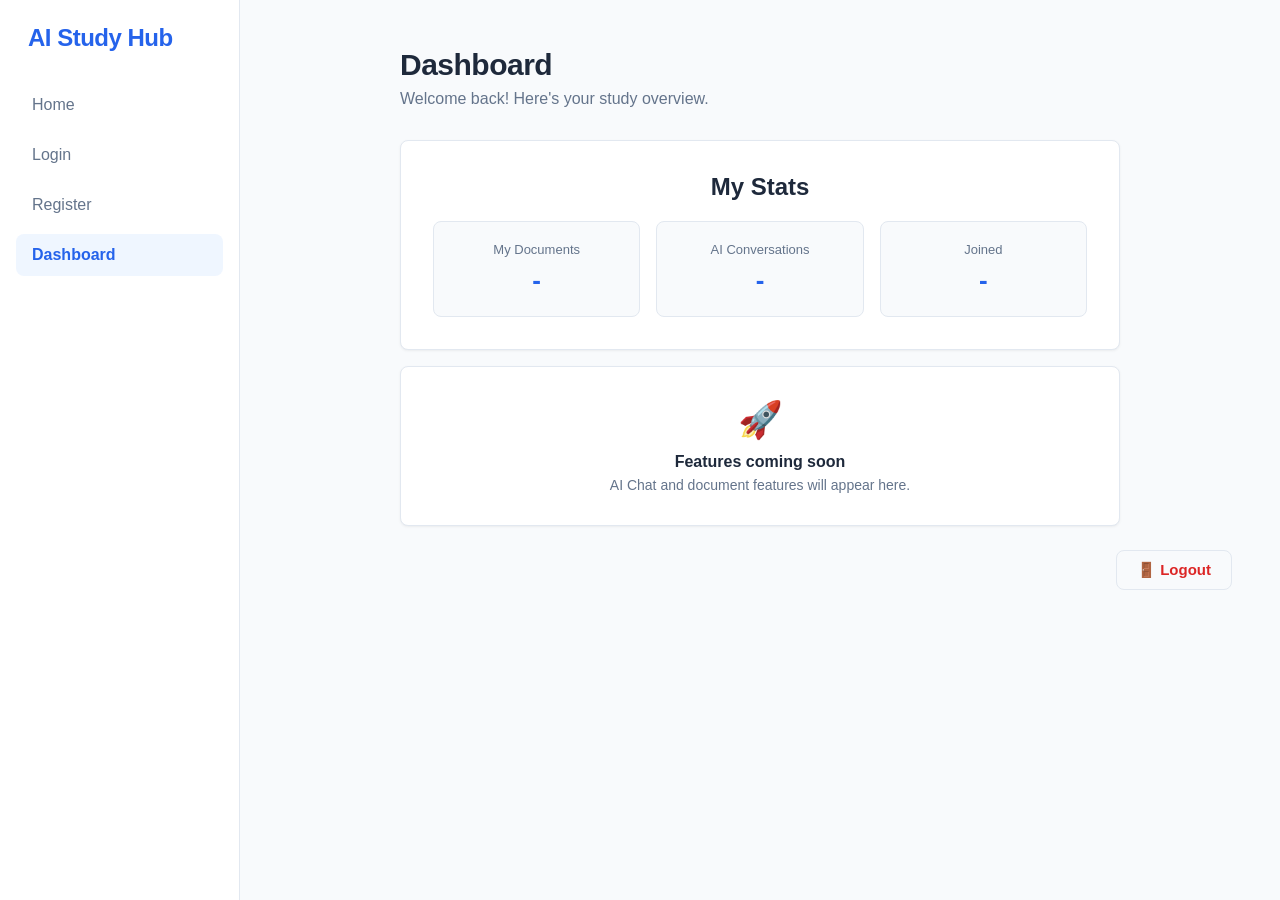
==== frontend/dashboard.html @ 13782ea1 "Create register OTP and dashboard pages" ====
<!DOCTYPE html>
<html lang="en">
<head>
    <meta charset="UTF-8" />
    <meta name="viewport" content="width=device-width, initial-scale=1.0" />
    <title>Dashboard - AI Study Hub</title>
    <link rel="stylesheet" href="css/style.css" />
</head>
<body>
    <div class="app-layout">
        <aside class="sidebar">
            <h2 class="logo">AI Study Hub</h2>
            <nav class="sidebar-nav">
                <a href="index.html" class="nav-link">Home</a>
                <a href="login.html" class="nav-link">Login</a>
                <a href="register.html" class="nav-link">Register</a>
                <a href="dashboard.html" class="nav-link active">Dashboard</a>
            </nav>
        </aside>
        <main class="main-content">
            <section class="page-header">
                <h1>Dashboard</h1>
                <p>Welcome back! Here's your study overview.</p>
            </section>
            
            <section class="card">
                <h2>My Stats</h2>
                <div class="stats-grid">
                    <div class="stat-card">
                        <div class="stat-label">My Documents</div>
                        <div class="stat-value" id="docCount">-</div>
                    </div>
                    <div class="stat-card">
                        <div class="stat-label">AI Conversations</div>
                        <div class="stat-value" id="chatCount">-</div>
                    </div>
                    <div class="stat-card">
                        <div class="stat-label">Joined</div>
                        <div class="stat-value" id="joinDate">-</div>
                    </div>
                </div>
            </section>
            
            <section class="card coming-soon">
                <div class="coming-soon-icon">🚀</div>
                <div class="coming-soon-title">Features coming soon</div>
                <div class="coming-soon-desc">AI Chat and document features will appear here.</div>
            </section>
            
            <div class="logout-container">
                <button type="button" id="logoutBtn" class="btn btn-secondary logout-btn">
                    🚪 Logout
                </button>
            </div>
        </main>
    </div>

    <script src="js/api.js"></script>
    <script src="js/auth.js"></script>
</body>
</html>
---- frontend/css/style.css ----
:root {
  --primary: #2563eb;
  --primary-hover: #1d4ed8;
  --background: #f8fafc;
  --text: #1e293b;
  --muted: #64748b;
  --white: #ffffff;
  --border: #e2e8f0;
  --success: #16a34a;
  --danger: #dc2626;
  --warning: #d97706;
}

* {
  box-sizing: border-box;
}

body {
  margin: 0;
  font-family: Inter, Arial, sans-serif;
  background-color: var(--background);
  color: var(--text);
  -webkit-font-smoothing: antialiased;
}

a {
  text-decoration: none;
  transition: color 0.2s ease;
}

.app-layout {
  display: flex;
  min-height: 100vh;
}

.sidebar {
  width: 240px;
  background: var(--white);
  border-right: 1px solid var(--border);
  padding: 24px 16px;
  display: flex;
  flex-direction: column;
}

.main-content {
  flex: 1;
  padding: 48px;
  display: flex;
  flex-direction: column;
}

.logo {
  margin: 0 0 32px 12px;
  color: var(--primary);
  font-size: 24px;
  font-weight: 700;
  letter-spacing: -0.5px;
}

.sidebar-nav {
  display: flex;
  flex-direction: column;
  gap: 8px;
}

.nav-link {
  color: var(--muted);
  padding: 12px 16px;
  border-radius: 8px;
  font-weight: 500;
  transition: all 0.2s ease;
}

.nav-link:hover {
  background: #f1f5f9;
  color: var(--text);
}

.nav-link.active {
  background: #eff6ff;
  color: var(--primary);
  font-weight: 600;
}

.page-header {
  margin-bottom: 32px;
  max-width: 720px;
  width: 100%;
  margin: 0 auto 32px auto;
}

.page-header h1 {
  margin: 0 0 8px;
  font-size: 30px;
  font-weight: 700;
  letter-spacing: -0.5px;
}

.page-header p {
  margin: 0;
  color: var(--muted);
  font-size: 16px;
}

.page-header:has(+ .form-card) {
  text-align: center;
}

.card {
  background: var(--white);
  border: 1px solid var(--border);
  border-radius: 8px;
  padding: 32px;
  max-width: 720px;
  width: 100%;
  margin: 0 auto;
  box-shadow:
    0 1px 3px 0 rgba(0, 0, 0, 0.05),
    0 1px 2px -1px rgba(0, 0, 0, 0.03);
}

.card h2 {
  text-align: center;
  margin-top: 0;
}

.form-card {
  max-width: 440px;
}

.form-card h2 {
  text-align: inherit;
}

.form-group {
  margin-bottom: 20px;
}

label {
  display: block;
  margin-bottom: 8px;
  font-weight: 500;
  font-size: 14px;
  color: var(--text);
}

input {
  width: 100%;
  padding: 12px 16px;
  border: 1px solid var(--border);
  border-radius: 8px;
  font-size: 15px;
  transition: all 0.2s ease;
  background-color: #fff;
  color: var(--text);
}

input::placeholder {
  color: #94a3b8;
}

input:focus {
  outline: none;
  border-color: var(--primary);
  box-shadow: 0 0 0 3px rgba(37, 99, 235, 0.1);
}

.btn {
  display: inline-flex;
  align-items: center;
  justify-content: center;
  width: 100%;
  border: none;
  border-radius: 8px;
  padding: 12px 16px;
  font-size: 15px;
  font-weight: 600;
  cursor: pointer;
  transition: all 0.2s ease;
}

.btn-primary {
  background-color: var(--primary);
  color: var(--white);
}

.btn-primary:hover {
  background-color: var(--primary-hover);
}

.btn-secondary {
  background-color: #eff6ff;
  color: var(--primary);
}

.btn-secondary:hover {
  background-color: #dbeafe;
}

.status-box {
  padding: 12px 16px;
  border-radius: 8px;
  font-weight: 500;
  font-size: 15px;
  display: flex;
  align-items: center;
  justify-content: center;
  max-width: 500px;
  margin: 0 auto;
  transition: all 0.2s ease;
}

.status-checking {
  background: #fffbeb;
  color: var(--warning);
  border: 1px solid #fef3c7;
}

.status-success {
  background: #ecfdf5;
  color: var(--success);
  border: 1px solid #d1fae5;
}

.status-error {
  background: #fef2f2;
  color: var(--danger);
  border: 1px solid #fee2e2;
}

.helper-text {
  color: var(--muted);
  font-size: 14px;
  text-align: center;
  margin-top: 24px;
}

.helper-text a {
  color: var(--primary);
  font-weight: 500;
}

.helper-text a:hover {
  text-decoration: underline;
}

/* Error & Success states */
#registerMessage,
#loginMessage {
    min-height: 20px;
    margin-top: 8px;
}

.helper-text.error {
    color: var(--danger);
}

.helper-text.success {
    color: var(--success);
}

/* Input error state */
input.error {
    border-color: var(--danger);
    background-color: #fef2f2;
}

/* Input success state */
input.success {
    border-color: var(--success);
    background-color: #f0fdf4;
}

/* Logout Button */
.logout-container {
    margin-top: 24px;
    text-align: right;
}

.logout-btn {
    width: auto;
    padding: 10px 20px;
    background: transparent;
    border: 1px solid var(--border);
    color: var(--danger);
}

.logout-btn:hover {
    background: #fef2f2;
}

.logout-btn:disabled {
    opacity: 0.5;
    cursor: not-allowed;
}

/* Responsive Stats Grid */
@media (max-width: 768px) {
    .stats-grid {
        grid-template-columns: 1fr;
    }
}

/* ===== STATS GRID ===== */
.stats-grid {
    display: grid;
    grid-template-columns: repeat(3, 1fr);
    gap: 16px;
    margin-top: 20px;
}

.stat-card {
    background: var(--background);
    border: 1px solid var(--border);
    border-radius: 8px;
    padding: 20px;
    text-align: center;
}

.stat-label {
    font-size: 13px;
    color: var(--muted);
    margin-bottom: 8px;
}

.stat-value {
    font-size: 26px;
    font-weight: 700;
    color: var(--primary);
}

/* ===== COMING SOON ===== */
.coming-soon {
    text-align: center;
    margin-top: 16px;
}

.coming-soon-icon {
    font-size: 36px;
    margin-bottom: 12px;
}

.coming-soon-title {
    font-weight: 600;
    color: var(--text);
    margin-bottom: 6px;
}

.coming-soon-desc {
    font-size: 14px;
    color: var(--muted);
}
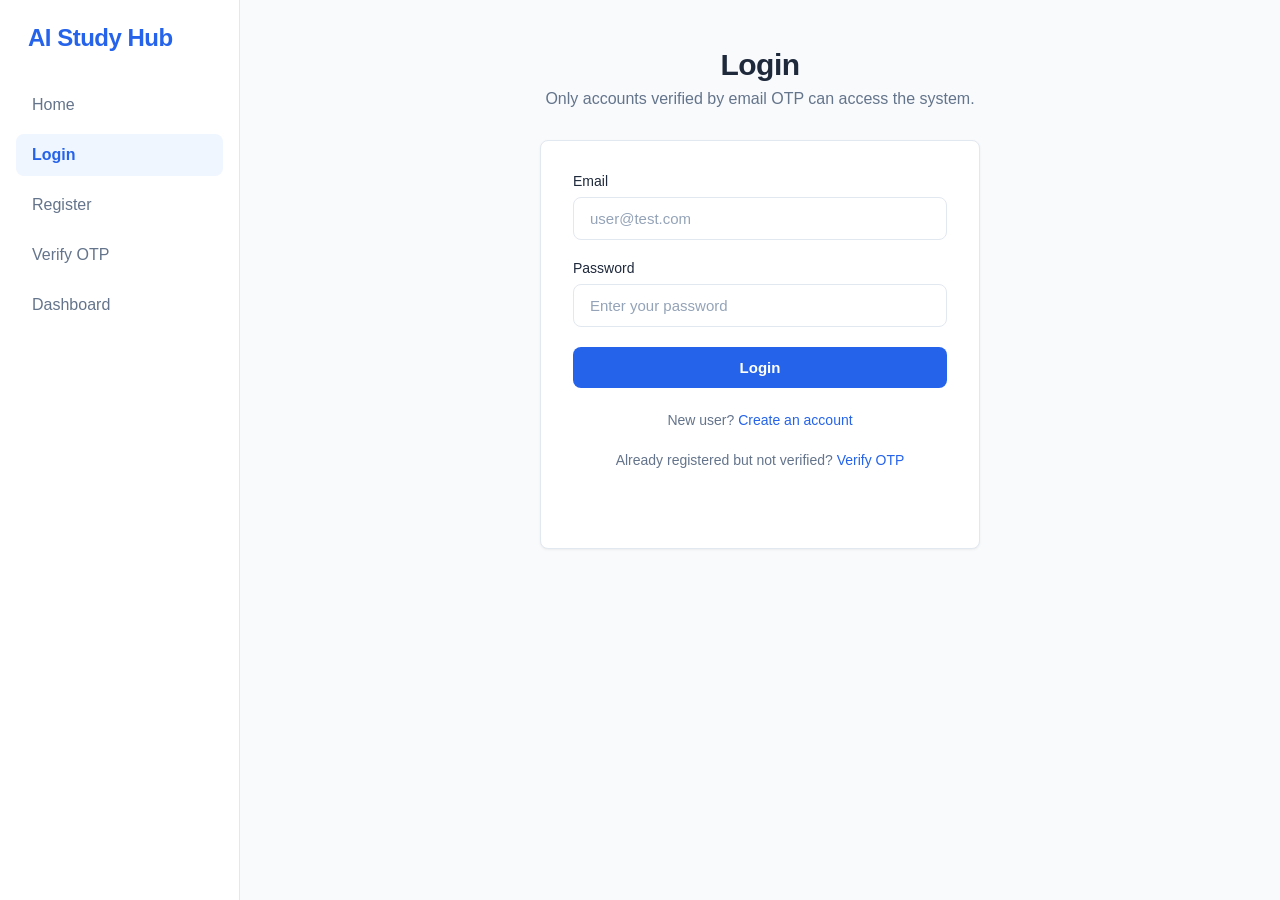
==== commit 8655f197: "Prepare login and dashboard pages for auth flow" ====
--- a/frontend/dashboard.html
+++ b/frontend/dashboard.html
@@ -1,11 +1,13 @@
 <!DOCTYPE html>
 <html lang="en">
+
 <head>
     <meta charset="UTF-8" />
     <meta name="viewport" content="width=device-width, initial-scale=1.0" />
     <title>Dashboard - AI Study Hub</title>
     <link rel="stylesheet" href="css/style.css" />
 </head>
+
 <body>
     <div class="app-layout">
         <aside class="sidebar">
@@ -20,9 +22,9 @@
         <main class="main-content">
             <section class="page-header">
                 <h1>Dashboard</h1>
-                <p>Welcome back! Here's your study overview.</p>
+                <p id="dashboardUserName">Welcome back! Here's your study overview.</p>
             </section>
-            
+
             <section class="card">
                 <h2>My Stats</h2>
                 <div class="stats-grid">
@@ -40,13 +42,13 @@
                     </div>
                 </div>
             </section>
-            
+
             <section class="card coming-soon">
                 <div class="coming-soon-icon">🚀</div>
                 <div class="coming-soon-title">Features coming soon</div>
                 <div class="coming-soon-desc">AI Chat and document features will appear here.</div>
             </section>
-            
+
             <div class="logout-container">
                 <button type="button" id="logoutBtn" class="btn btn-secondary logout-btn">
                     🚪 Logout
@@ -57,5 +59,7 @@
 
     <script src="js/api.js"></script>
     <script src="js/auth.js"></script>
+    <script src="js/dashboard.js"></script>
 </body>
+
 </html>
--- a/frontend/css/style.css
+++ b/frontend/css/style.css
@@ -349,4 +349,4 @@
 .coming-soon-desc {
     font-size: 14px;
     color: var(--muted);
-}+}
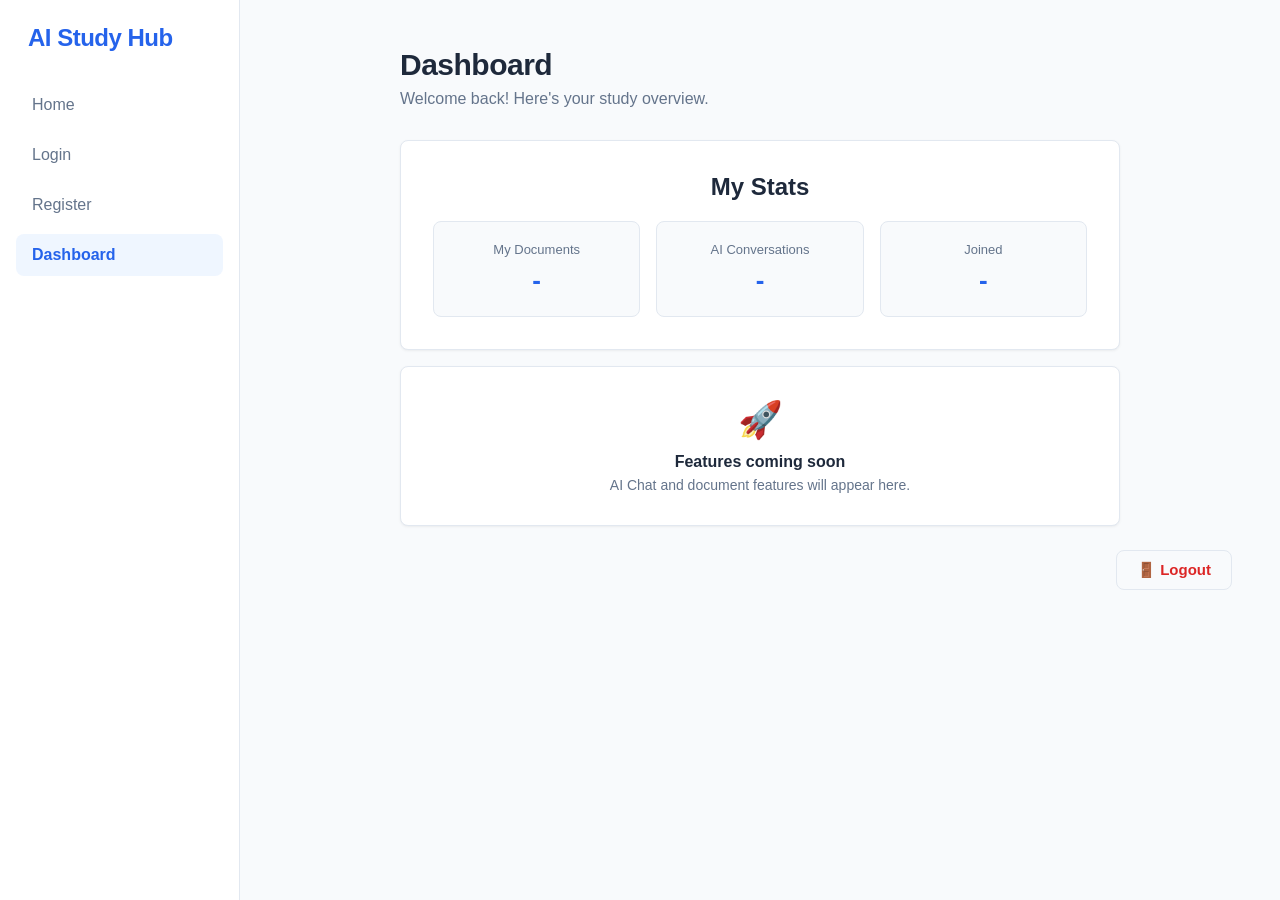
==== commit ad7eebb5: "Merge 50f98da7e5975f272a24c7e3d89274c277127c87 into 9716d52030fa6e0561d5ff753ecf3406f205f58c" ====
--- a/frontend/dashboard.html
+++ b/frontend/dashboard.html
@@ -1,13 +1,11 @@
 <!DOCTYPE html>
 <html lang="en">
-
 <head>
     <meta charset="UTF-8" />
     <meta name="viewport" content="width=device-width, initial-scale=1.0" />
     <title>Dashboard - AI Study Hub</title>
     <link rel="stylesheet" href="css/style.css" />
 </head>
-
 <body>
     <div class="app-layout">
         <aside class="sidebar">
@@ -22,9 +20,9 @@
         <main class="main-content">
             <section class="page-header">
                 <h1>Dashboard</h1>
-                <p id="dashboardUserName">Welcome back! Here's your study overview.</p>
+                <p>Welcome back! Here's your study overview.</p>
             </section>
-
+            
             <section class="card">
                 <h2>My Stats</h2>
                 <div class="stats-grid">
@@ -42,13 +40,13 @@
                     </div>
                 </div>
             </section>
-
+            
             <section class="card coming-soon">
                 <div class="coming-soon-icon">🚀</div>
                 <div class="coming-soon-title">Features coming soon</div>
                 <div class="coming-soon-desc">AI Chat and document features will appear here.</div>
             </section>
-
+            
             <div class="logout-container">
                 <button type="button" id="logoutBtn" class="btn btn-secondary logout-btn">
                     🚪 Logout
@@ -59,7 +57,5 @@
 
     <script src="js/api.js"></script>
     <script src="js/auth.js"></script>
-    <script src="js/dashboard.js"></script>
 </body>
-
 </html>
